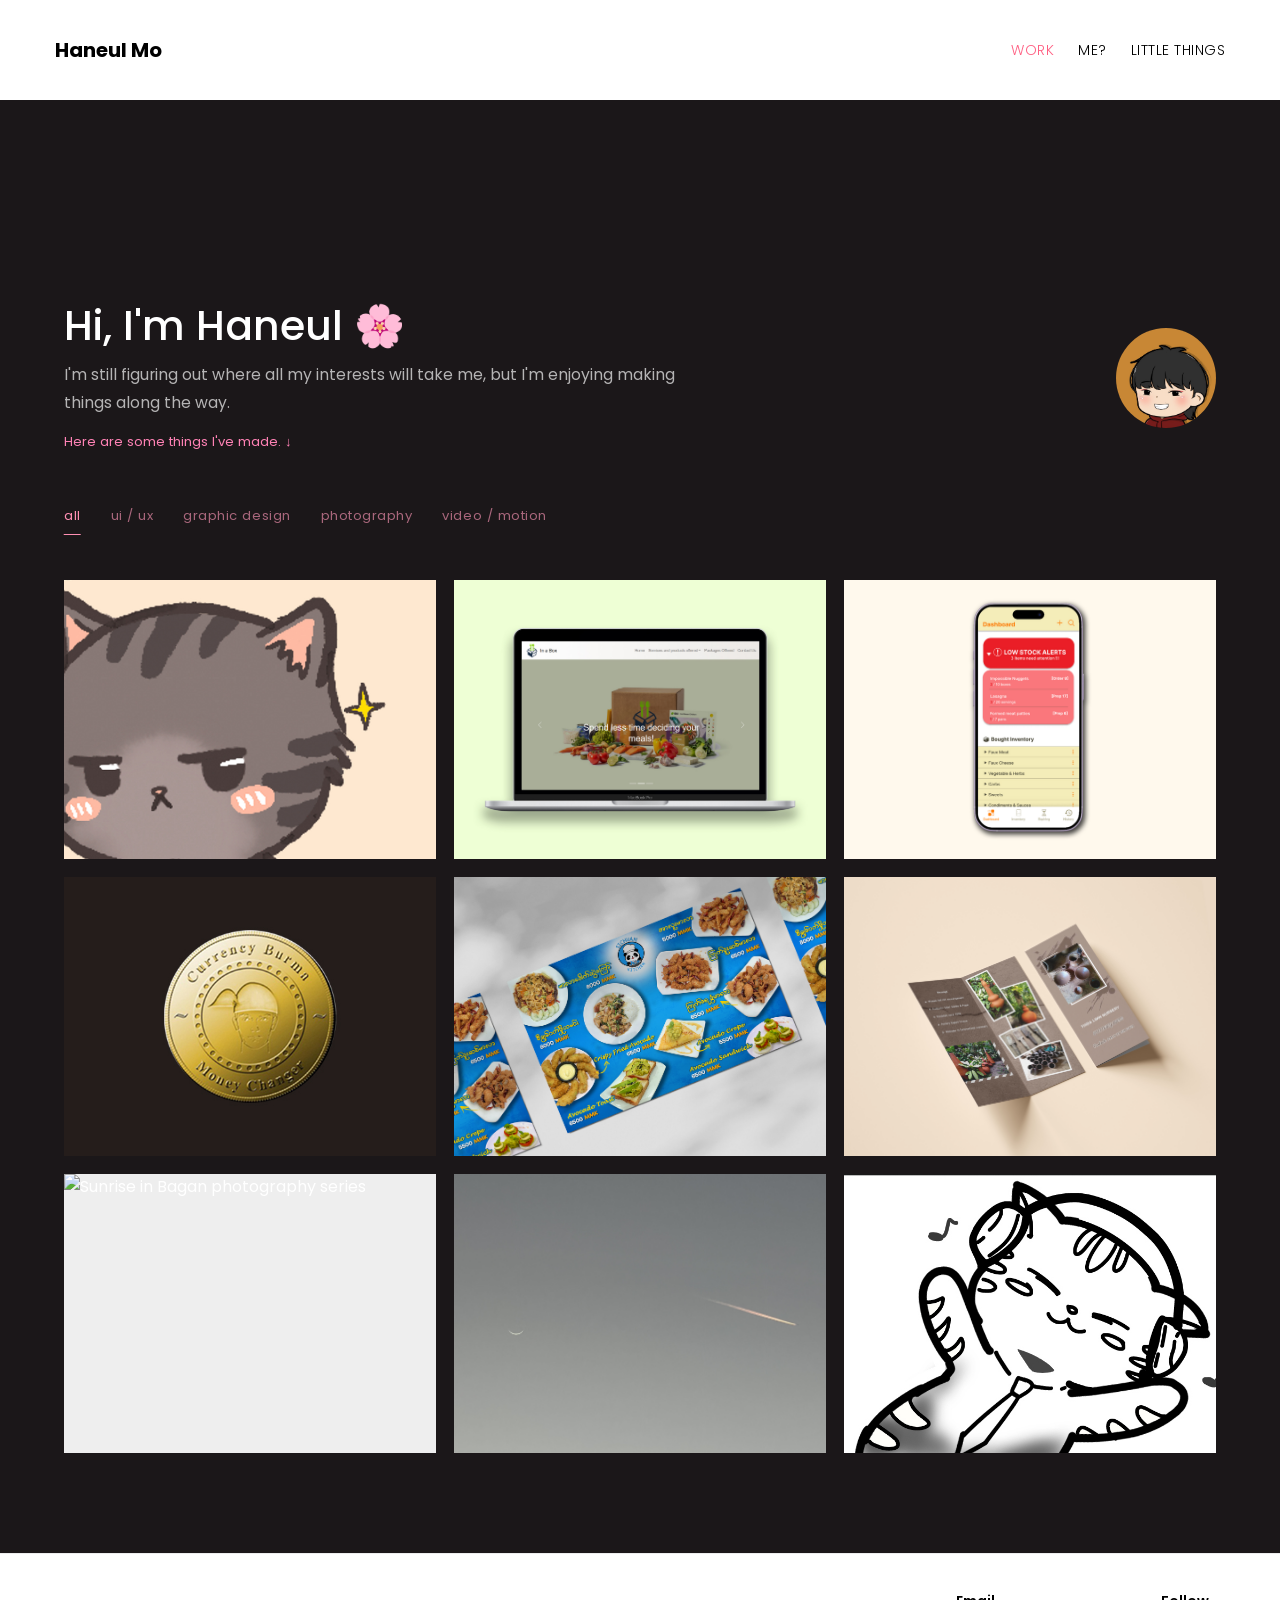
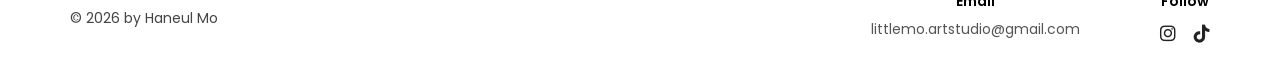
==== index.html @ 68aecfeb "Initial portfolio" ====
<!DOCTYPE html>
<html lang="en">
<head>
  <link rel="stylesheet" href="https://cdnjs.cloudflare.com/ajax/libs/font-awesome/6.7.2/css/all.min.css">
  <link rel="preconnect" href="https://fonts.googleapis.com">
  <link rel="preconnect" href="https://fonts.gstatic.com" crossorigin>
  <link href="https://fonts.googleapis.com/css2?family=Poppins:wght@300;400;500;600;700;800&display=swap" rel="stylesheet">

  <meta charset="UTF-8">
  <meta name="viewport" content="width=device-width, initial-scale=1.0">
  <title>Work | Haneul Mo</title>
  <link rel="icon" type="image/png" href="images/favicon.png">
  <link rel="stylesheet" href="style.css">
</head>

<body class="work-body">
  <!--<canvas id="paint-trail"></canvas>-->
<!-- NAVBAR -->
  <header class="navbar">
    <a href="index.html" class="logo">Haneul Mo</a>

    <nav class="main-nav">
      <a href="index.html" class="active">Work</a>
      <a href="me.html">Me?</a>
      <a href="littlethings.html">Little Things</a>
    </nav>

    <div class="hamburger">
      <i class="fa-solid fa-bars"></i>
    </div>
  </header>

  <main class="work-page">

    <!-- INTRO / WORK HEADER -->
    <section id="work" class="work-intro">
      <div class="work-intro-copy">
        <h1>Hi, I'm Haneul 🌸</h1>
        <p>I'm still figuring out where all my interests will take me, but I'm enjoying making things along the way.</p>
        <span>Here are some things I've made. ↓</span>
      </div>

      <div class="work-intro-avatar">
        <img src="images/profile.png" alt="Illustration of Haneul Mo">
      </div>
    </section>

    <div class="work-filters">
      <button class="filter-btn active" data-filter="all">all</button>
      <button class="filter-btn" data-filter="uiux">ui / ux</button>
      <button class="filter-btn" data-filter="graphic">graphic design</button>
      <button class="filter-btn" data-filter="photo">photography</button>
      <button class="filter-btn" data-filter="video">video / motion</button>
    </div>

    <section class="project-grid">

      <!-- LITTLE MO ART -->
      <a href="littlemoart.html" class="project-item" data-category="video">
        <img src="images/littlemo/cover.jpg" alt="Little Mo Art">
        <div class="project-overlay">
          <div>
            <h2>Little Mo Art</h2>
            <p>Illustration · Social Media · Motion</p>
          </div>
        </div>
      </a>

      <!-- UI / UX -->
      <a href="inabox.html" class="project-item" data-category="uiux">
        <img src="images/inabox_cover.jpg" alt="In a Box project">
        <div class="project-overlay">
          <div>
            <h2>In a Box</h2>
            <p>UI / UX · Web Design</p>
          </div>
        </div>
      </a>

      <a href="vals-kitchen-split.html" class="project-item" data-category="uiux">
        <img src="images/vals_cover.jpg" alt="Val's Vegan Kitchen">
        <div class="project-overlay">
          <div>
            <h2>Val's Vegan Kitchen</h2>
            <p>UI / UX · Product Design</p>
          </div>
        </div>
      </a>

      <!-- GRAPHIC DESIGN -->
      <a href="currency_burma.html" class="project-item" data-category="graphic">
        <img src="images/currency-burma/cover.jpg" alt="Currency Burma logo">
        <div class="project-overlay">
          <div>
            <h2>Currency Burma</h2>
            <p>Graphic Design · Logo</p>
          </div>
        </div>
      </a>

      <a href="sichuankitchen.html" class="project-item" data-category="graphic">
        <img src="images/sichuan/sichuan_cover.jpg" alt="Sichuan Kitchen brand identity">
        <div class="project-overlay">
          <div>
            <h2>Sichuan Kitchen</h2>
            <p>Logo Design · Print Design · Brand Identity</p>
          </div>
        </div>
      </a>

      <a href="thidapotteryart.html" class="project-item" data-category="graphic">
        <img src="images/pottery/thida_cover.jpg" alt="Thida Lwin Pottery Arts pamphlet">
        <div class="project-overlay">
          <div>
            <h2>Thida Lwin Pottery Arts</h2>
            <p>Pamphlet · Print Design</p>
          </div>
        </div>
      </a>

      <!-- PHOTOGRAPHY -->
      <a href="sunriseinbagan.html" class="project-item" data-category="photo">
        <img src="images/photo.jpg" alt="Sunrise in Bagan photography series">
        <div class="project-overlay">
          <div>
            <h2>Sunrise in Bagan</h2>
            <p>Photography</p>
          </div>
        </div>
      </a>

            <!-- sd skies looking up -->
      <a href="lookingupsd.html" class="project-item" data-category="photo">
        <img src="images/lookingup/sdsky (8).jpg" alt="Sunrise in Bagan photography series">
        <div class="project-overlay">
          <div>
            <h2>LOOKING UP: San Diego</h2>
            <p>Photography</p>
          </div>
        </div>
      </a>

      <!-- VIDEO -->
      <a href="simplejoy.html" class="project-item" data-category="video">
        <img src="images/simple_joy/simplejoy_cover1.jpg" alt="Simple Joy animatic">
        <div class="project-overlay">
          <div>
            <h2>Simple Joy</h2>
            <p>Video · Animatic</p>
          </div>
        </div>
      </a>

    </section>
  </main>

  <footer id="contact">
    <p>© 2026 by Haneul Mo</p>

    <div class="footer-info">
      <div>
        <h4>Email</h4>
        <p>littlemo.artstudio@gmail.com</p>
      </div>

      <div>
        <h4>Follow</h4>
        <div class="social-icons">
          <a href="https://instagram.com/littlemo_art" target="_blank" rel="noopener noreferrer" aria-label="Instagram">
            <i class="fa-brands fa-instagram"></i>
          </a>

          <a href="https://tiktok.com/@littlemo_art" target="_blank" rel="noopener noreferrer" aria-label="TikTok">
            <i class="fa-brands fa-tiktok"></i>
          </a>
        </div>
      </div>
    </div>
  </footer>

  <script src="script.js"></script>
</body>
</html>
---- style.css ----
* {
  margin: 0;
  padding: 0;
  box-sizing: border-box;
}

body {
  font-family: 'Poppins', sans-serif;
  color: #000;
  background: #fff;
}

a {
  text-decoration: none;
  color: inherit;
}

img {
  display: block;
  max-width: 100%;
}

/* STICKY NAV */

.navbar {
  position: sticky;
  top: 0;
  z-index: 1000;

  width: 100%;
  height: 100px;
  padding: 0 55px;

  display: flex;
  justify-content: space-between;
  align-items: center;

  background: #fff;
}

.logo {
  font-size: 20px;
  font-weight: 700;
  color: #000;
}

.main-nav {
  display: flex;
  gap: 24px;
}

.main-nav a {
  color: black;
  font-size:14px;
  font-weight:300;
  letter-spacing:.5px;
  text-transform: uppercase;
}

.main-nav a.active,
.main-nav a:hover {
  color: #ff5f82;
}
/* Homepage intro replacing the old large work. heading */
.work-intro {
  display: flex;
  align-items: center;
  justify-content: space-between;
  gap: 48px;
  padding: 82px 0 48px;
  scroll-margin-top: 90px;
}

.work-intro-copy {
  max-width: 700px;
}

.work-intro-copy h1 {
  margin: 0 0 12px;
  color: #fff;
  font-size: clamp(2rem, 3.2vw, 3rem);
  font-weight: 500;
  line-height: 1.15;
}

.work-intro-copy p {
  max-width: 650px;
  margin: 0 0 12px;
  color: rgba(255, 255, 255, 0.68);
  font-size: .98rem;
  line-height: 1.75;
}

.work-intro-copy span {
  color: #ff82b5;
  font-size: .82rem;
}

.work-intro-avatar {
  width: 100px;
  height: 100px;
  flex: 0 0 100px;
  border-radius: 50%;
  overflow: hidden;
}

.work-intro-avatar img {
  display: block;
  width: 100%;
  height: 100%;
  object-fit: cover;
}

/* The filters now follow the intro directly. */
.work-intro + .work-filters {
  margin-top: 0;
}

@media (max-width: 700px) {
  .work-intro {
    align-items: flex-start;
    gap: 24px;
    padding: 62px 0 38px;
  }

  .work-intro-avatar {
    width: 72px;
    height: 72px;
    flex-basis: 72px;
  }

  .work-intro-copy h1 {
    font-size: 1.8rem;
  }

  .work-intro-copy p {
    font-size: .9rem;
  }
}


/* HOME HERO */

.hero {
  min-height: calc(100vh - 100px);
  padding-bottom: 95px;

  display: flex;
  justify-content: center;
  align-items: center;

  background: linear-gradient(
    to right,
    #e6dace 0%,
    #e6dace 38%,
    #ffffff 38%,
    #ffffff 100%
  );
}

/* HOME CARD */

.hero-card {
  width: 950px;
  max-width: 90%;
  height: 500px;

  background: #f4ece6;

  display: grid;
  grid-template-columns: 38% 62%;

  padding: 80px 100px;

  box-shadow: 0 28px 45px rgba(0, 0, 0, 0.15);

  position: relative;
}

/* LEFT SIDE */

.profile-side {
  text-align: center;
}

.profile-side img {
  width: 200px;
  height: 200px;
  object-fit: cover;
  border-radius: 50%;
  margin: 50px auto 0;
}

.profile-side h2 {
  margin-top: 38px;
  font-size: 25px;
  font-weight: 800;
}

.pink-line {
  width: 63px;
  height: 2px;
  background: #ff5f82;
  margin: 28px auto 0;
}

/* RIGHT SIDE */

.intro-side {
  padding-left: 55px;
}

.intro-side h1 {
  font-size: 20px;
  font-weight: 500;
  margin-bottom: 26px;
  margin-top: 50px;
}

.intro-side p {
  font-size: 16px;
  line-height: 1.6;
  max-width: 500px;
  margin-bottom: 30px;
}

.buttons {
  display: flex;
  gap: 20px;
  margin-top: 45px;
}

.btn {
  width: 170px;
  height: 40px;
  border-radius: 999px;

  display: flex;
  align-items: center;
  justify-content: center;

  font-size: 16px;
  font-weight: 500;
}

.muted {
  background: #ff5f82;
  color: #fff;
  border: 1.5px solid #ff5f82;
  transition: all 0.25s ease;
}

.muted:hover {
  background: #fff;
  color: #ff5f82;
  border-color: #ff5f82;
}

.outline {
  border: 1.5px solid #000;
  color: #000;
}

.outline:hover {
  background: #000;
  color: #fff;
}

/* SOCIAL BAR UNDER CARD */

.card-footer {
  position: absolute;
  left: 0;
  bottom: -65px;

  width: 100%;
  height: 65px;

  background: #fff;

  display: flex;
  justify-content: center;
  align-items: center;
  gap: 28px;

  box-shadow: 0 18px 35px rgba(0, 0, 0, 0.12);
}

.card-footer a {
  font-size: 20px;
  color: #222;
  transition: 0.25s;
}

.card-footer a:hover {
  color: #ff5f82;
  transform: translateY(-2px);
}

/* FOOTER */

footer {
  width: 100%;
  min-height: 130px;

  display: flex;
  justify-content: space-between;
  align-items: center;

  padding: 35px 70px;

  background: #fff;
  border-top: 1px solid #ececec;
}

footer > p {
  font-size: 14px;
  color: #444;
}

.footer-info {
  display: flex;
  gap: 80px;
  text-align: center;
}

.footer-info h4 {
  color: #000;
  font-size: 14px;
  font-weight: 600;
  margin-bottom: 8px;
}

.footer-info p {
  font-size: 14px;
  color: #555;
  line-height: 1.4;
}

.social-icons {
  display: flex;
  justify-content: center;
  gap: 18px;
}

.social-icons a {
  font-size: 18px;
  color: #222;
  transition: 0.25s;
}

.social-icons a:hover {
  color: #ff5f82;
  transform: translateY(-2px);
}

/* HAMBURGER */

.hamburger {
  display: none;
  font-size: 24px;
  cursor: pointer;
  color: #1b1719;
}

.hamburger:hover {
  color: #ff82b5;
}

/* PROJECT PAGE */

.projects-page {
  min-height: calc(100vh - 150px);
  padding: 90px 8% 120px;
  background: #fff;
}

.project-grid {
  display: grid;
  grid-template-columns: repeat(3, minmax(0, 1fr));
  gap: 18px;
}

@media (max-width: 950px) {
  .project-grid {
    grid-template-columns: repeat(2, minmax(0, 1fr));
  }
}

@media (max-width: 600px) {
  .project-grid {
    grid-template-columns: 1fr;
  }
}

.project-tile {
  position: relative;
  height: 335px;

  display: block;
  overflow: hidden;

  border-radius: 18px;
}

.project-tile img {
  width: 100%;
  height: 100%;
  object-fit: cover;

  transition: 0.35s ease;
}

.project-overlay {
  position: absolute;
  inset: 0;

  background: rgba(0, 0, 0, 0.45);

  display: flex;
  flex-direction: column;
  justify-content: center;
  align-items: center;

  color: #fff;
  text-align: center;

  opacity: 0;
  transition: 0.35s ease;
}

.project-overlay h2 {
  font-size: 24px;
  font-weight: 700;
}

.project-overlay p {
  font-size: 14px;
  margin-top: 4px;
}

.project-tile:hover img {
  transform: scale(1.04);
}

.project-tile:hover .project-overlay {
  opacity: 1;
}

/* IN A BOX PAGE */

.case-page {
  width: 100%;
  margin: 0;
}

/* GREEN HERO SECTION */

.case-hero {
  width: 100%;
  min-height: 610px;

  background: #F7FFEC;

  display: grid;
  grid-template-columns: 1fr 1fr;
  align-items: center;
  gap: 80px;

  padding: 0 13%;
  margin-top:24px;
}

.case-hero h1 {
  font-size: 60px;
  font-weight: 600;
  line-height: 1.1;
  margin-bottom: 18px;
}

.case-hero h2 {
  font-size: 25px;
  font-weight: 600;
  line-height: 1.3;
  margin-bottom: 12px;
}

.case-hero p {
  font-size: 16px;
  font-weight: 500;
}

.case-hero img {
  width: 100%;
  max-width: 560px;
  margin: 0 auto;
}

/* CASE STUDY CONTENT */

.case-info {
  width: min(1200px, 70%);
  margin: 70px auto;

  display: grid;
  grid-template-columns: repeat(3, 1fr);
  text-align: center;
  gap: 100px;
}

.case-info h3 {
  font-size: 20px;
  font-weight: 600;
  text-transform: uppercase;
  margin-bottom: 18px;
}

.case-info p {
  font-size: 16px;
  line-height: 1.7;
  color: #222;
}

.case-section {
  font-weight: 100;
  width: min(1050px, 88%);
  margin: auto;
  padding:120px 0;
}

.case-section h2 {
  font-weight: 500;
  font-size: 34px;
  margin-bottom: 35px;
}

.case-section p,
.case-section li {
  font-size: 17px;
  line-height: 1.8;
  color: #333;
}

.problem-card {
  padding: 50px;
  border: 2px solid #e2ffba;
  background-color: #f7ffec;
  border-radius: 24px;
  box-shadow: 0 10px 24px rgba(0, 0, 0, 0.08);
}

.problem-card ul {
  margin-top: 22px;
  padding-left: 24px;
}

.website-embed {
  margin-top: 35px;
  width: 100%;
  height: 540px;
  border-radius: 20px;
  overflow: hidden;
  box-shadow: 0 18px 35px rgba(0, 0, 0, 0.14);
}

.website-embed iframe {
  width: 100%;
  height: 100%;
  border: none;
}

.visit-btn {
  display: inline-flex;
  margin-top: 24px;
  padding: 12px 28px;
  border-radius: 999px;
  background: #ff5f82;
  color: white;
  font-weight: 500;
  border: 1.5px solid #ff5f82;
}

.visit-btn:hover {
  background: white;
  color: #ff5f82;
}

/* TABLET */

@media (max-width: 1100px) {
  .hero {
    padding: 70px 0 130px;
  }

  .hero-card {
    width: 85%;
    min-width: 0;
    height: auto;
    grid-template-columns: 1fr;
    text-align: center;
    padding: 60px 40px 120px;
  }

  .intro-side {
    padding-left: 0;
    margin-top: 50px;
  }

  .intro-side p {
    margin-left: auto;
    margin-right: auto;
  }

  .buttons {
    justify-content: center;
  }

  .card-footer {
    bottom: 0;
  }

  .case-hero {
    padding: 80px 8%;
    gap: 50px;
  }

  .case-hero h1 {
    font-size: 52px;
  }

  .case-hero h2 {
    font-size: 24px;
  }
}

/* PROJECT PAGE RESPONSIVE */

@media (max-width: 800px) {
  .projects-page {
    padding: 60px 7% 90px;
  }

  .project-grid {
    grid-template-columns: 1fr;
    gap: 32px;
  }

  .project-tile {
    height: 260px;
  }

  .case-hero {
    grid-template-columns: 1fr;
    text-align: center;
    min-height: auto;
    padding: 80px 8%;
  }

  .case-hero img {
    max-width: 470px;
  }

  .case-info {
    grid-template-columns: 1fr;
    gap: 35px;
    margin: 70px auto 90px;
  }

  .problem-card {
    padding: 32px 24px;
  }

  .website-embed {
    height: 420px;
  }
}

/* MOBILE */

@media (max-width: 650px) {
  .navbar {
    height: auto;
    padding: 22px 25px;
    flex-direction: row;
    justify-content: space-between;
  }

  .logo {
    font-size: 24px;
  }

  .hamburger {
    display: block;
  }

  .main-nav {
    position: absolute;
    top: 100%;
    right: 0px;

    display: none;
    flex-direction: column;
    gap: 18px;

    width: 190px;
    padding: 22px;

    background: #fff;
    box-shadow: 0 18px 35px rgba(0, 0, 0, 0.12);
    border-radius: 0 0 18px 18px;
  }

 .main-nav.show {
    display: flex;
  }

  .main-nav a {
    font-size: 13px;
    text-align: right;
  }

  .hero {
    min-height: auto;
    padding: 0 0 45px;
    background: #e6dace;
  }

  .hero-card {
    width: 85%;
    max-width: 360px;
    height: auto;
    min-height: 580px;

    grid-template-columns: 1fr;

    padding: 0 32px 90px;

    text-align: center;
  }

  .profile-side img {
    display: block;
    width: 170px;
    height: 170px;
    margin: 28px auto 0;
  }

  .profile-side h2 {
    font-size: 24px;
    margin-top: 8px;
  }

  .pink-line {
    margin: 22px auto 0;
  }

  .intro-side {
    padding-left: 0;
    margin-top: 75px;
  }

  .intro-side h1 {
    font-size: 22px;
    margin-top: 0;
  }

  .intro-side p {
    font-size: 16px;
    max-width: 280px;
    margin-left: auto;
    margin-right: auto;
  }

  .buttons {
    flex-direction: column;
    align-items: center;
    gap: 16px;
    margin-top: 38px;
  }

  .btn {
    width: 190px;
    height: 38px;
    font-size: 14px;
  }

  .card-footer {
    bottom: 0;
    height: 52px;
    gap: 24px;
  }

  .card-footer a {
    font-size: 17px;
  }

  footer {
    min-height: auto;
    padding: 30px 24px;

    flex-direction: column;
    gap: 28px;

    text-align: center;
  }

  footer > p {
    font-size: 12px;
  }

  .footer-info {
    flex-direction: column;
    gap: 22px;
  }

  .footer-info h4,
  .footer-info p {
    font-size: 13px;
  }

  .projects-page {
    min-height: auto;
    padding: 45px 6% 75px;
  }

  .project-tile {
    height: 210px;
    border-radius: 14px;
  }

  .project-overlay {
    opacity: 1;
    background: rgba(0, 0, 0, 0.35);
  }

  .project-overlay h2 {
    font-size: 20px;
  }

  .case-hero {
    padding: 60px 7%;
  }

  .case-hero h1 {
    font-size: 40px;
  }

  .case-hero h2 {
    font-size: 20px;
  }

  .case-hero p {
    font-size: 15px;
  }

  .case-section {
    width: 88%;
  }

  .case-section h2 {
    font-size: 28px;
  }

  .case-section p,
  .case-section li {
    font-size: 15px;
  }

  .website-embed {
    height: 330px;
  }
}

/*case css*/

.case-preview {

    width: 100%;

    margin: 0 0;

    text-align: center;
}

.case-preview img {

    width: 100%;

    display: block;
}

.case-preview p{

    width:min(1000px,90%);

    margin:18px auto 0;

    font-size:15px;
    font-style:italic;
    color:#666;
}

.analysis-grid {
  display: grid;
  grid-template-columns: repeat(2, 1fr);
  gap: 35px;
  margin-top: 40px;
}

.analysis-card {
  background-color: #f7ffec;
  padding: 45px;
  border: 2px solid #e2ffba;
  border-radius: 24px;
}

.analysis-card h3 {
  font-weight: 500;
  font-size: 26px;
  margin-bottom: 28px;
}

.analysis-card h4 {
  color: #767674;
  font-weight: 500;
  margin: 24px 0 10px;
}

.analysis-card ul {
  color: #767674;
  padding-left: 22px;
}
.analysis-card li {
    color: #767674;
}

.wireframe-section {
  display: grid;
  grid-template-columns: 1fr 1fr;
  gap: 55px;
  align-items: center;
}

.wireframe-section ul {
  margin-top: 20px;
  padding-left: 22px;
}

@media (max-width: 800px) {
  .analysis-grid,
  .wireframe-section {
    grid-template-columns: 1fr;
  }

  .analysis-card {
    padding: 32px 24px;
  }
}

/*Site Map*/
.image-caption {
  text-align: center;
  font-size: 14px;
  font-style: italic;
  color: #111;
  margin: 45px 0 18px;
  margin-top:45px;
}

.case-image {
  width: 70%;
  max-width: 720px;
  margin: 0 auto;
  display: block;
}
.workflow-link {
  display: block;
  text-align: center;
  margin-top: 22px;
  color: #356ac3;
  text-decoration: underline;
}

.workflow-modal {
  position: fixed;
  inset: 0;
  z-index: 3000;

  display: none;
  justify-content: center;
  align-items: center;

  background: rgba(0, 0, 0, 0.88);
}

.workflow-modal.show {
  display: flex;
}

.modal-content {
  width: min(1000px, 78vw);
  max-height: 82vh;

  display: flex;
  flex-direction: column;
  align-items: center;
}

.modal-content img {
  width: 100%;
  max-height: 78vh;
  object-fit: contain;
  background: white;
}

.modal-bottom {
    width: 100%;
    height: 60px;

    background: #111;

    display: flex;
    justify-content: center;
    align-items: center;

    position: relative;
}

#workflowLabel {
    color: #fff;
    font-size: 22px;
    font-weight: 400;
}

#workflowCounter {
    display: block;
    position: absolute;
    right: 18px;

    color: #fff;
    font-size: 16px;
}

.modal-close {
  position: fixed;
  top: 35px;
  right: 45px;

  background: none;
  border: none;
  color: white;

  font-size: 46px;
  font-weight: 200;

  cursor: pointer;
  z-index: 3100;
}

.modal-arrow {
  position: fixed;
  top: 50%;
  transform: translateY(-50%);

  background: none;
  border: none;
  color: white;

  font-size: 46px;
  cursor: pointer;

  z-index: 3100;
  opacity: 0.9;
}

.modal-arrow.left {
  left: 55px;
}

.modal-arrow.right {
  right: 55px;
}

.modal-arrow:hover,
.modal-close:hover {
  color: #ff5f82;
}

.clickable-image {
  cursor: pointer;
}

@media (max-width: 800px) {
  .modal-content {
    width: 86vw;
  }

  .modal-arrow {
    font-size: 34px;
  }

  .modal-arrow.left {
    left: 18px;
  }

  .modal-arrow.right {
    right: 18px;
  }

  .modal-close {
    top: 24px;
    right: 24px;
    font-size: 38px;
  }
}

/* WIREFRAME GALLERY */

.wireframe-gallery {
  position: relative;
  width: 100%;
  height:460px;

  display: flex;
  justify-content: center;
  align-items: center;

  overflow: hidden;

  margin-top: 130px;
}

.wireframe-gallery img {
  max-height: 100%;
  max-width: 80%;
  object-fit: contain;
  cursor: pointer;
}

.wireframe-arrow {
  position: absolute;
  top: 50%;
  transform: translateY(-50%);

  background: none;
  border: none;

  color: #111;
  font-size: 34px;
  cursor: pointer;

  z-index: 5;
}

.wireframe-arrow.left {
  left: 12px;
}

.wireframe-arrow.right {
  right: 12px;
}

.wireframe-arrow:hover {
  color: #ff5f82;
}

/* EXPANDED WIREFRAME MODAL */

.wireframe-modal {
  position: fixed;
  inset: 0;
  z-index: 4000;

  display: none;
  justify-content: center;
  align-items: center;

  background: #fff;
}

.wireframe-modal.show {
  display: flex;
}

.wireframe-modal img {
  max-height: 88vh;
  max-width: 80vw;
  object-fit: contain;
}

.wireframe-close {
  position: fixed;
  top: 35px;
  right: 45px;

  background: none;
  border: none;

  color: #111;
  font-size: 50px;
  font-weight: 200;

  cursor: pointer;
  z-index: 4100;
}

.wireframe-modal-arrow {
  position: fixed;
  top: 50%;
  transform: translateY(-50%);

  background: none;
  border: none;

  color: #111;
  font-size: 42px;
  cursor: pointer;
  z-index: 4100;
}

.wireframe-modal-arrow.left {
  left: 55px;
}

.wireframe-modal-arrow.right {
  right: 55px;
}

.wireframe-close:hover,
.wireframe-modal-arrow:hover {
  color: #ff5f82;
}

@media (max-width: 800px) {
  .wireframe-gallery {
    height: 420px;
  }

  .wireframe-modal img {
    max-width: 88vw;
    max-height: 82vh;
  }

  .wireframe-modal-arrow.left {
    left: 18px;
  }

  .wireframe-modal-arrow.right {
    right: 18px;
  }

  .wireframe-close {
    top: 24px;
    right: 24px;
    font-size: 38px;
  }
}

/*Final Website*/
.try-me {
  text-align: center;
  font-size: 18px;
  font-weight: 700;
  letter-spacing: 2px;
  margin-bottom: 14px;
}

.live-site {
  display: flex;
  justify-content: center;
  color: #ff5f82;
}

/* ===========================
   END OF CASE STUDY
=========================== */

.case-navigation{

    width:min(1100px,90%);
    margin:180px auto 120px;
}

.nav-links{
    margin: 0;
    display:flex;
    justify-content:space-between;
    align-items:center;
}

.text-link{

    display:flex;
    align-items:center;
    gap:14px;
    margin: 0;
    font-size:20px;
    font-weight:300;

    color:#666;

    transition:.25s;
}

.text-link:hover{

    color:#ff5f82;

    transform:translateX(6px);
}

.text-link:first-child:hover{

    transform:translateX(-6px);
}

/* =========================
   WORK PAGE
========================= */
.work-body {
  background: #1b1719;
  color: #f5f1ef;
}

.work-page {
  width: min(1200px, 90%);
  margin: 0 auto;
  padding: 120px 0 100px;
  background: #1b1719;
  color: #f5f1ef;
}

.work-header {
  margin-bottom: 40px;
}

.work-header h1 {
  font-size: clamp(3rem, 7vw, 6rem);
  margin: 0 0 10px;
}

.work-header p {
  margin: 0;
  opacity: 0.65;
}


/* FILTERS */

.work-filters {
  display: flex;
  flex-wrap: wrap;
  gap: 30px;
  margin-bottom: 45px;
  margin-bottom: 45px;
}

.filter-btn {
  position: relative;

  border: none;
  background: transparent;
  padding: 5px 0 9px;

  font: inherit;
  font-size: 0.82rem;
  letter-spacing: 0.04em;

  color: #a9677c;

  cursor: pointer;

  transition:
    color 0.25s ease;
}

.filter-btn::after {
  content: "";

  position: absolute;
  left: 50%;
  bottom: 0;

  width: 0;
  height: 1px;

  background: #ff8fb3;

  transform: translateX(-50%);

  transition: width 0.25s ease;
}

.filter-btn:hover {
  color: #ff8fb3;
}

.filter-btn:hover::after {
  width: 100%;
}

.filter-btn.active {
  color: #ff8fb3;
}

.filter-btn.active::after {
  width: 100%;
}


/* =========================
   PROJECT GRID
========================= */

.project-grid {
  display: grid;
  grid-template-columns: repeat(3, minmax(0, 1fr));
  gap: 18px;
}

@media (max-width: 950px) {
  .project-grid {
    grid-template-columns: repeat(2, minmax(0, 1fr));
  }
}

@media (max-width: 600px) {
  .project-grid {
    grid-template-columns: 1fr;
  }
}

.project-item {
  position: relative;

  display: block;

  aspect-ratio: 4 / 3;

  overflow: hidden;

  text-decoration: none;
  color: white;

  background: #eee;
}

.project-item img {
  width: 100%;
  height: 100%;

  display: block;

  object-fit: cover;

  transition:
    transform 0.45s ease;
}


/* DARK HOVER */

.project-overlay {
  position: absolute;
  inset: 0;

  display: flex;
  align-items: center;
  justify-content: center;

  padding: 20px;

  background: rgba(0, 0, 0, 0.58);
  opacity: 0;

  text-align: center;

  transition: opacity 0.3s ease;
}

.project-overlay h2 {
  margin: 0 0 5px;
  font-size: 1.25rem;
  font-weight: 500;
}

.project-overlay p {
  margin: 0;
  font-size: 0.75rem;
  opacity: 0.75;
}

.project-item:hover .project-overlay {
  opacity: 1;
}

.project-item:hover img {
  transform: scale(1.025);
}


/* FILTER HIDING */

.project-item.hidden {
  display: none;
}


/* MOBILE */

@media (max-width: 700px) {

  .project-grid {
    grid-template-columns: 1fr;
  }

  .project-overlay {
    opacity: 1;

    background:
      linear-gradient(
        transparent 45%,
        rgba(0, 0, 0, 0.68)
      );
  }

}

/* =========================
   PHOTO PROJECT PAGE
========================= */

.photo-project {
  width: min(1500px, 88%);
  margin: 0 auto;
  padding: 100px 0 100px;
}

.photo-layout {
  display: grid;
  grid-template-columns: 340px minmax(0, 1fr);
  gap: 70px;
  align-items: start;
}

/* LEFT SIDE */

.photo-details {
  position: sticky;
  top: 120px;
}

.project-category {
  margin: 0 0 12px;

  font-size: 0.85rem;
  text-transform: uppercase;
  letter-spacing: 0.08em;

  color: #d67896;
}

.photo-details h1 {
  margin: 0 0 28px;

  font-size: clamp(2.5rem, 3vw, 3rem);
  line-height: 0.98;
  font-weight: 600;
}

.project-description {
  margin: 0;
  line-height: 1.8;
  font-size: 0.95rem;

  color: rgba(255, 255, 255, 0.72);
}

.back-to-work {
  margin-top: 45px;
}

.back-to-work a {
  color: #a9677c;
  text-decoration: none;
  font-size: 0.85rem;
}

.back-to-work a:hover {
  color: #ff8fb3;
}


/* RIGHT SIDE */

.photo-viewer {
  min-width: 0;
}

.photo-main {
  width: 100%;

  overflow: hidden;

  background: #111;
}

.photo-main img {
  display: block;

  width: 100%;
  height: auto;

  object-fit: cover;

  transition: opacity 0.2s ease;
}
.photo-meta {
  margin-top: 28px;
}

.photo-meta p {
  margin: 6px 0;
  font-size: 0.85rem;
  color:#d67896;
}

.photo-meta strong {
  font-weight: 500;
}

/*photo-gallery*/

.photo-gallery {
  display: grid;
  grid-template-columns: repeat(2, minmax(0, 1fr));
  gap: 16px;

  margin-top: 16px;
}

.gallery-photo {
  width: 100%;
  height: auto;

  display: block;

  cursor: zoom-in;

  transition:
    opacity 0.25s ease,
    transform 0.25s ease;
}

.gallery-photo:hover {
  opacity: 0.85;
  transform: scale(0.99);
}

@media (max-width: 600px) {
  .photo-gallery {
    grid-template-columns: 1fr;
  }
}


/* TABLET */

@media (max-width: 900px) {

  .photo-layout {
    grid-template-columns: 1fr;
  }

  .photo-details {
    position: static;
    max-width: 650px;
  }

  .photo-main img {
    height: auto;
    max-height: 75vh;
  }

}


/* MOBILE */

@media (max-width: 600px) {

  .photo-project {
    width: 92%;
    padding-top: 95px;
  }

  .photo-thumbnails {
    grid-template-columns:
      repeat(3, minmax(0, 1fr));
  }

}

/* =========================
   PHOTO LIGHTBOX
========================= */

.photo-lightbox {
  position: fixed;
  inset: 0;
  z-index: 9999;

  display: flex;
  align-items: center;
  justify-content: center;

  padding: 50px;

  background: rgba(10, 9, 10, 0.95);

  opacity: 0;
  visibility: hidden;

  transition:
    opacity 0.25s ease,
    visibility 0.25s ease;
}

.photo-lightbox.open {
  opacity: 1;
  visibility: visible;
}

.photo-lightbox img {
  max-width: 92vw;
  max-height: 90vh;

  width: auto;
  height: auto;

  object-fit: contain;
}

.lightbox-close {
  position: absolute;

  top: 25px;
  right: 35px;

  border: none;
  background: none;

  color: #f5f1ef;

  font-size: 2.5rem;
  font-weight: 300;

  cursor: pointer;

  transition: color 0.2s ease;
}

.lightbox-close:hover {
  color: #ff8fb3;
}

/* =========================
   SIMPLE JOY / VIDEO PAGE
========================= */

.video-project {
  width: min(1200px, 90%);
  margin: 0 auto;

  padding: 130px 0 100px;
}


/* INTRO */

.video-intro {
  max-width: 700px;
  margin: 0 auto 55px;

  text-align: center;
}

.video-intro h1 {
  margin: 8px 0 20px;

  font-size: clamp(2.6rem, 5vw, 4.5rem);

  font-weight: 500;
}

.video-description {
  max-width: 620px;

  margin: 0 auto;

  font-size: 0.95rem;
  line-height: 1.7;

  color: rgba(255, 255, 255, 0.72);
}

.video-meta {
  margin-top: 22px;

  font-size: 0.8rem;
  line-height: 1.7;

  color: rgba(255, 255, 255, 0.45);
}


/* VIDEO */

.video-player {
  width: 100%;

  margin-bottom: 100px;
}

.video-player video {
  display: block;

  width: 100%;

  aspect-ratio: 16 / 9;

  background: #111;
}


/* =========================
   STORYBOARDS
========================= */

.storyboard-grid {
  display: grid;
  grid-template-columns: repeat(2, minmax(0, 1fr));

  gap: 24px;

  max-width: 1000px;
  margin: 0 auto;
}

.storyboard-item {
  display: flex;
  flex-direction: column;
  gap: 8px;
}

.storyboard-image {
  width: 100%;
  height: auto;

  display: block;

  cursor: zoom-in;

  transition:
    opacity 0.25s ease,
    transform 0.25s ease;
}

.storyboard-image:hover {
  opacity: 0.85;
  transform: scale(0.995);
}

.storyboard-item p {
  margin: 0;

  font-size: 0.72rem;
  letter-spacing: 0.08em;

  text-transform: uppercase;

  color: rgba(255, 255, 255, 0.4);
}


/* HIDDEN STORYBOARDS */

.extra-storyboard {
  display: none;
}

.extra-storyboard.show {
  display: flex;
}


/* =========================
   VIEW MORE BUTTON
========================= */

.storyboard-toggle {
  display: flex;
  align-items: center;
  justify-content: center;

  gap: 9px;

  margin: 32px auto 0;

  padding: 8px 14px;

  border: none;
  background: transparent;

  color: #a9677c;

  font: inherit;
  font-size: 0.8rem;
  letter-spacing: 0.04em;

  cursor: pointer;

  transition: color 0.2s ease;
}

.storyboard-toggle:hover {
  color: #ff8fb3;
}

.storyboard-toggle i {
  font-size: 0.75rem;

  transition: transform 0.3s ease;
}


/* rotate arrow after expanding */

.storyboard-toggle.open i {
  transform: rotate(180deg);
}


/* =========================
   STORYBOARD LIGHTBOX
========================= */

.storyboard-lightbox {
  position: fixed;
  inset: 0;

  z-index: 9999;

  display: flex;
  align-items: center;
  justify-content: center;

  padding: 45px;

  background: rgba(10, 9, 10, 0.96);

  opacity: 0;
  visibility: hidden;

  transition:
    opacity 0.25s ease,
    visibility 0.25s ease;
}

.storyboard-lightbox.open {
  opacity: 1;
  visibility: visible;
}

.storyboard-lightbox img {
  max-width: 94vw;
  max-height: 90vh;

  width: auto;
  height: auto;

  object-fit: contain;
}

.storyboard-lightbox-close {
  position: absolute;

  top: 22px;
  right: 34px;

  border: none;
  background: transparent;

  color: #f5f1ef;

  font-size: 2.5rem;

  cursor: pointer;
}

.storyboard-lightbox-close:hover {
  color: #ff8fb3;
}


@media (max-width: 700px) {

  .storyboard-grid {
    grid-template-columns: 1fr;
  }

  .storyboard-lightbox {
    padding: 25px;
  }

}


/* BACK */

.video-project .back-to-work {
  margin-top: 80px;
}

.video-project .back-to-work a {
  color: #a9677c;

  text-decoration: none;
}

.video-project .back-to-work a:hover {
  color: #ff8fb3;
}


/* MOBILE */

@media (max-width: 700px) {

  .video-project {
    width: 92%;

    padding-top: 100px;
  }

  .storyboard-grid {
    grid-template-columns: 1fr;
  }

}

/*logo*/
.logo-main {
  min-height: 600px;

  display: flex;
  align-items: center;
  justify-content: center;

  padding: 70px;
}

.logo-main img {
  width: min(420px, 75%);
  height: auto;

  object-fit: contain;

  cursor: zoom-in;
}

/* Currency Burma */
.currency-logo {
  background: #241d1b;
}

/* Sichuan Kitchen */
.sichuan-logo {
  background: #ffffff;
}

/*Application label in graphic desgin*/
.application-label {
  margin: 100px 0 14px;

  font-size: 0.75rem;
  font-weight: 500;
  letter-spacing: 0.1em;

  color: #d67896;
}

/*Making vinyl and poster up and down instead of side by side*/
.print-materials {
  margin-top: 35px;
}

.print-item {
  margin-bottom: 50px;
}

.print-item img {
  display: block;
  height: auto;
  cursor: zoom-in;
}

.print-item p {
  margin: 10px 0 0;

  font-size: 0.75rem;
  letter-spacing: 0.05em;

  color: rgba(255, 255, 255, 0.45);
}


/* Wide A3 menu */
.print-menu img {
  width: 100%;
}


/* Tall vinyl — don't let it become gigantic */
.print-vinyl img {
  width: min(520px, 100%);
}

/* =========================
   LITTLE MO ART
   ========================= */

.littlemo-page {
  width: min(1300px, 88%);
  margin: 0 auto;
  padding: 100px 0 120px;
}


/* INTRO */

.littlemo-intro {
  max-width: 620px;
  margin-bottom: 60px;
}

.project-category,
.section-label {
  margin: 0 0 12px;

  color: #ff6da8;

  font-size: 0.75rem;
  font-weight: 500;
  letter-spacing: 0.12em;

  text-transform: uppercase;
}

.littlemo-intro h1 {
  margin: 0 0 20px;

  color: #fff;

  font-size: clamp(3rem, 6vw, 5rem);
  font-weight: 600;
  line-height: 1;
}

.project-description {
  max-width: 560px;
  margin: 0;

  color: rgba(255, 255, 255, 0.65);

  font-size: 0.95rem;
  line-height: 1.8;
}

.project-meta {
  margin-top: 25px;

  color: #ff82b5;

  font-size: 0.78rem;
  line-height: 1.7;
}

.project-meta p {
  margin: 0;
}

.back-link {
  display: inline-block;

  margin-top: 28px;

  color: rgba(255, 255, 255, 0.5);

  font-size: 0.8rem;
  text-decoration: none;

  transition: color 0.2s ease;
}

.back-link:hover {
  color: #ff82b5;
}

.littlemo-hero {
  display: grid;
  grid-template-columns: 360px minmax(0, 1fr);
  gap: 70px;
  align-items: center;

  margin-bottom: 80px;
}

.littlemo-cover img {
  display: block;
  width: 100%;
  max-height: 650px;

  object-fit: cover;
}

.littlemo-hero-links {
  display: flex;
  gap: 20px;

  margin-top: 28px;
}

.littlemo-hero-links a {
  color: #ff82b5;
  font-size: 0.8rem;
  text-decoration: none;
}

.littlemo-hero-links a:hover {
  text-decoration: underline;
}

@media (max-width: 800px) {
  .littlemo-hero {
    grid-template-columns: 1fr;
    gap: 40px;
  }
}



/* =========================
   LITTLE MO — SOCIAL CONTENT
========================= */

.littlemo-videos {
  max-width: 1250px;
  margin: 0 auto;
  padding: 70px 0px 130px;
}


/* =========================
   SECTION HEADING
========================= */

.littlemo-section-heading {
  max-width: 750px;
  margin-bottom: 55px;
}

.littlemo-section-heading .section-label {
  margin: 0 0 20px;

  font-size: 14px;
  font-weight: 300;
  letter-spacing: 0.12em;

  color: #ff82b5;
}

.littlemo-section-heading h2 {
  margin: 0 0 22px;

  font-size: 48px;
  line-height: 1.1;
  font-weight: 500;

  color: #f5f2f2;
}

.littlemo-section-heading > p:last-child {
  margin: 0;

  max-width: 620px;

  font-size: 16px;
  line-height: 1.7;

  color: rgba(255, 255, 255, 0.62);
}


/* =========================
   VIDEO GRID
========================= */

.littlemo-video-grid {
  display: grid;

  grid-template-columns: repeat(3, 270px);

  justify-content: center;
  align-items: start;

  gap: 100px;
}


/* =========================
   VIDEO CARD
========================= */

.littlemo-video-card {
  width: 280px;
}


/* video itself */

.littlemo-video-card video {
  display: block;

  width: 100%;
  aspect-ratio: 9 / 16;

  object-fit: cover;

  background: #111;

  border-radius: 4px;
}


/* =========================
   VIDEO INFO
========================= */

.littlemo-video-info {
  margin-top: 16px;
}

.littlemo-video-info h3 {
  margin: 0 0 6px;

  font-size: 18px;
  line-height: 1.3;
  font-weight: 500;

  color: #f5f2f2;
}

.littlemo-video-info p {
  margin: 0 0 10px;

  font-size: 13px;
  line-height: 1.5;

  color: rgba(255, 255, 255, 0.48);
}

.littlemo-video-info a {
  font-size: 13px;
  text-decoration: none;

  color: #ff7ca3;

  transition:
    opacity 0.2s ease,
    color 0.2s ease;
}

.littlemo-video-info a:hover {
  color: #ff9bb8;
}


/* =========================
   TABLET
========================= */

@media (max-width: 1050px) {

  .littlemo-video-grid {
    grid-template-columns: repeat(2, 280px);
  }

}


/* =========================
   MOBILE
========================= */

@media (max-width: 700px) {

  .littlemo-videos {
    padding:
      75px 24px
      100px;
  }

  .littlemo-section-heading {
    margin-bottom: 40px;
  }

  .littlemo-section-heading > p:last-child {
    font-size: 15px;
  }

  .littlemo-video-grid {
    grid-template-columns: 1fr;

    gap: 55px;
  }

  .littlemo-video-card {
    width: min(
      100%,
      300px
    );

    margin: 0 auto;
  }

}


/* =========================
   SOCIAL LINKS
   ========================= */

.littlemo-social-links {
  margin-top: 110px;
  padding-top: 35px;

  border-top: 1px solid rgba(255, 255, 255, 0.12);
}

.social-link-row {
  display: flex;

  gap: 25px;

  margin-top: 15px;
}

.social-link-row a {
  color: #fff;

  font-size: clamp(1.5rem, 3vw, 2.5rem);
  font-weight: 500;

  text-decoration: none;

  transition: color 0.2s ease;
}

.social-link-row a:hover {
  color: #ff82b5;
}

.social-handle {
  margin-top: 12px;

  color: rgba(255, 255, 255, 0.4);

  font-size: 0.78rem;
}



/* =========================
   MOBILE
   ========================= */

@media (max-width: 700px) {

  .littlemo-page {
    width: 90%;

    padding-top: 70px;
  }


  .littlemo-intro {
    margin-bottom: 45px;
  }

  .littlemo-collage {
    grid-template-columns: repeat(2, 1fr);

    gap: 7px;
  }


  .littlemo-videos {
    margin-top: 80px;
  }


  .littlemo-video-grid {
    grid-template-columns: 1fr;

    gap: 50px;
  }


  .littlemo-video-card {
    max-width: 450px;
  }


  .littlemo-social-links {
    margin-top: 80px;
  }


  .social-link-row {
    flex-direction: column;

    gap: 8px;
  }

}

/*little mo frame*/

/* =========================
   LITTLE MO HANGING FRAME
========================= */

.littlemo-hanging {
  position: relative;
  width: min(520px, 42vw);
  height: 560px;
  margin: 0 auto;
}


/* nail */

.littlemo-nail {
  position: absolute;

  top: 45px;
  left: 50%;

  width: 10px;
  height: 10px;

  background: #c59a78;

  border-radius: 50%;

  transform: translateX(-50%);

  box-shadow:
    0 2px 4px rgba(0, 0, 0, 0.3);

  z-index: 5;
}


/* everything hanging from nail */

.littlemo-swing {
  position: absolute;

  top: 50px;
  left: 50%;

  width: 430px;
  height: 500px;

  transform: translateX(-50%);

  transform-origin: 50% 0;

  animation:
    littleMoSwing 5.5s ease-in-out infinite;
}


/* rope container */

.littlemo-rope {
  position: absolute;

  top: 0;
  left: 50%;

  width: 150px;
  height: 90px;

  transform: translateX(-50%);

  z-index: 1;
}


/* rope lines */

.littlemo-rope::before,
.littlemo-rope::after {
  content: "";

  position: absolute;

  top: 0;

  width: 2px;
  height: 100px;

  background: #a9907b;

  transform-origin: top;
}


.littlemo-rope::before {
  left: 50%;

  transform: rotate(23deg);
}


.littlemo-rope::after {
  right: 50%;

  transform: rotate(-23deg);
}


/* =========================
   PINK FRAME
========================= */

.littlemo-pink-frame {
  position: absolute;

  top: 82px;
  left: 50%;

  width: 500px;

  padding: 16px;

  background: #dfa5ae;

  transform: translateX(-50%);

  box-shadow:
    0 16px 35px rgba(0, 0, 0, 0.28);

  z-index: 2;
}


/* artwork inside */

.littlemo-pink-frame img {
  display: block;

  width: 100%;
  height: auto;

  max-width: none;
}


/* =========================
   SWING
========================= */

@keyframes littleMoSwing {
  0%,
  100% {
    transform:
      translateX(-50%)
      rotate(-1.5deg);
  }

  50% {
    transform:
      translateX(-50%)
      rotate(1.5deg);
  }
}
/* TABLET */
@media (max-width: 900px) {
  .littlemo-hanging {
    width: 320px;
    height: 390px;
    margin: 45px auto 70px;
  }

  .littlemo-swing {
    width: 100%;
    height: 370px;
  }

  .littlemo-rope {
    width: 105px;
    height: 65px;
  }

  .littlemo-rope::before,
  .littlemo-rope::after {
    height: 70px;
  }

  .littlemo-pink-frame {
    top: 62px;
    width: 100%;
    padding: 12px;
    box-sizing: border-box;
  }
}


/* MOBILE */

@media (max-width: 600px) {
  .littlemo-hanging {
    width: 72vw;
    max-width: 260px;
    height: 330px;
    margin: 55px auto 75px;
  }

  .littlemo-swing {
    width: 100%;
    height: 320px;
  }

  .littlemo-rope {
    width: 90px;
    height: 55px;
  }

  .littlemo-rope::before,
  .littlemo-rope::after {
    height: 60px;
  }

  .littlemo-pink-frame {
    top: 55px;
    width: 100%;
    padding: 10px;
    box-sizing: border-box;
  }

  .littlemo-pink-frame img {
    width: 100%;
    height: auto;
  }
}

/*photo collage for looking up sd page*/
.lookingup-gallery {
  width: 100%;
  margin-top: 18px;

  display: flex;
  flex-direction: column;
  gap: 6px;
}

.gallery-row {
  display: grid;
  width: 100%;
  gap: 6px;
}

.row-2 {
  grid-template-columns: repeat(2, 1fr);
}

.row-3 {
  grid-template-columns: repeat(3, 1fr);
}

.gallery-row img {
  width: 100%;
  height: 100%;
  display: block;

  object-fit: cover;

  cursor: zoom-in;
}

/*all project and next project arrow*/
.project-footer-nav {
  width: min(1200px, 90%);
  margin: 90px auto 50px;
  padding-top: 28px;

  display: flex;
  justify-content: space-between;
  align-items: center;

  border-top: 1px solid rgba(255,255,255,.12);
}

.project-footer-nav a {
  color: #ff82b5;
  text-decoration: none;
  font-size: 0.8rem;
  letter-spacing: 0.03em;
}

.project-footer-nav a:hover {
  opacity: .7;
}

@media (max-width: 600px) {
  .project-footer-nav {
    width: 86%;
    margin: 65px auto 35px;
    padding-top: 20px;

    flex-direction: row;
    gap: 20px;
  }

  .project-footer-nav a {
    font-size: 0.7rem;
  }

  .project-footer-nav a:last-child {
    text-align: right;
  }
}
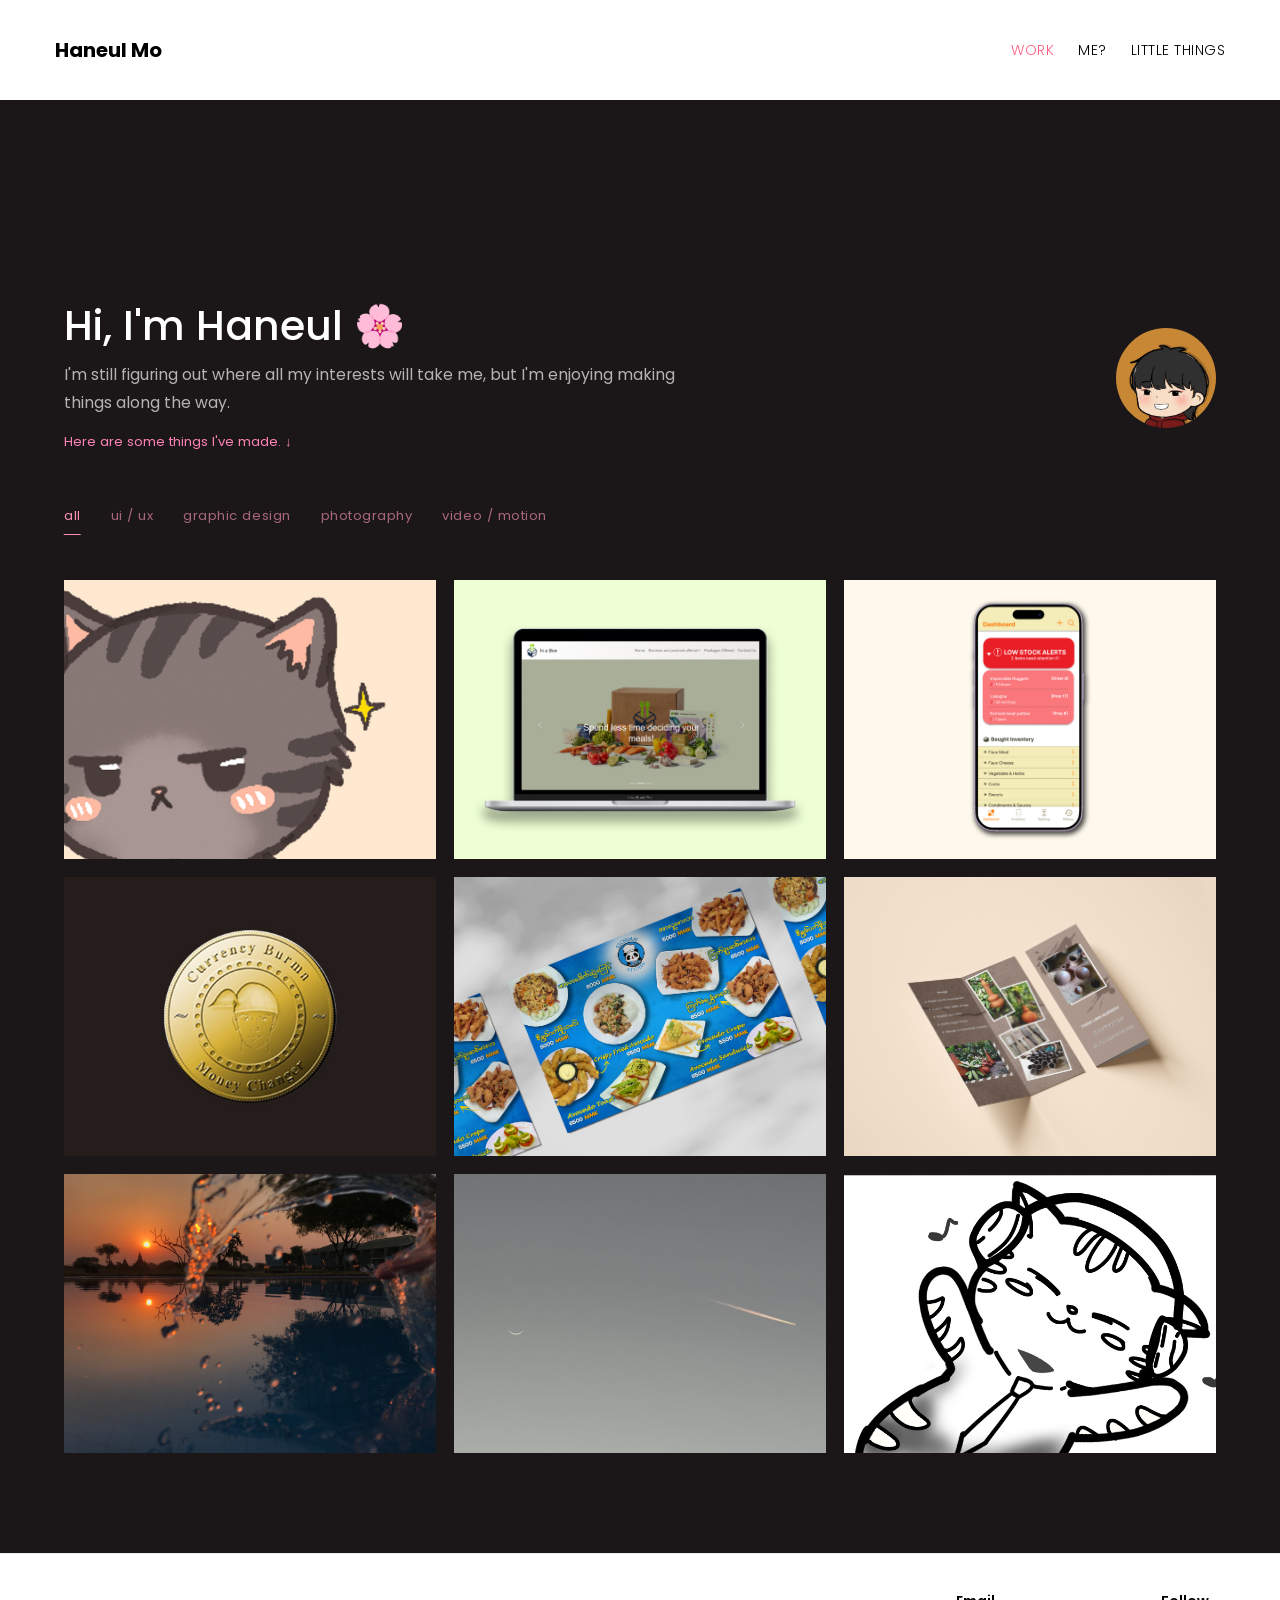
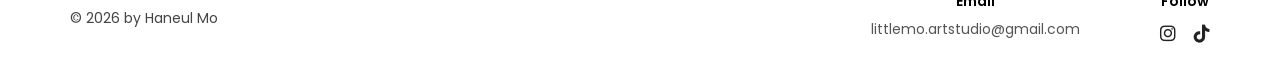
==== commit 6dedc2ee: "Update index.html" ====
--- a/index.html
+++ b/index.html
@@ -120,7 +120,7 @@
 
       <!-- PHOTOGRAPHY -->
       <a href="sunriseinbagan.html" class="project-item" data-category="photo">
-        <img src="images/photo.jpg" alt="Sunrise in Bagan photography series">
+        <img src="images/photo.JPG" alt="Sunrise in Bagan photography series">
         <div class="project-overlay">
           <div>
             <h2>Sunrise in Bagan</h2>
